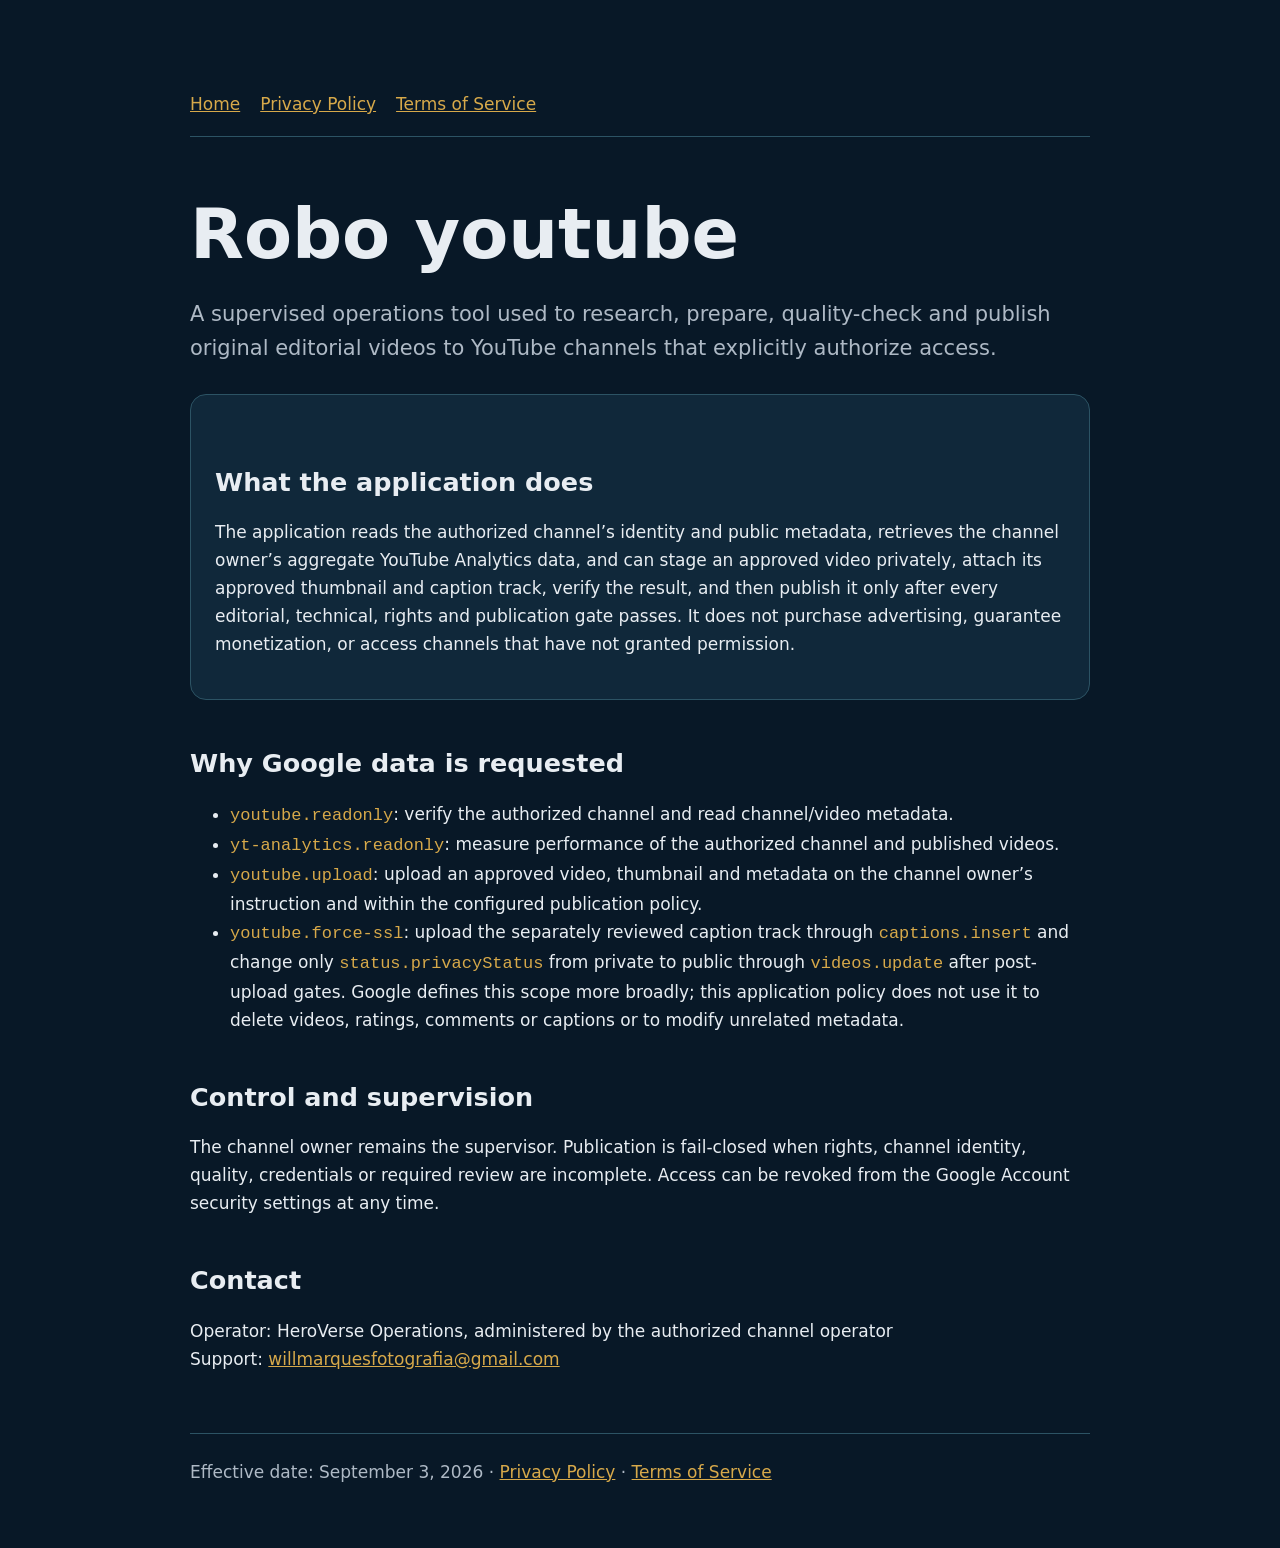
==== index.html @ fa3be452 "Publish OAuth compliance pages" ====
<!doctype html>
<html lang="en">
<head>
  <meta charset="utf-8">
  <meta name="viewport" content="width=device-width, initial-scale=1">
  <title>Robo youtube — YouTube channel operations</title>
  <meta name="description" content="Transparent information about Robo youtube and its use of Google YouTube data.">
  <link rel="stylesheet" href="styles.css">
</head>
<body><main>
  <nav aria-label="Legal navigation"><a href="index.html">Home</a><a href="privacy.html">Privacy Policy</a><a href="terms.html">Terms of Service</a></nav>
  <h1>Robo youtube</h1>
  <p class="lede">A supervised operations tool used to research, prepare, quality-check and publish original editorial videos to YouTube channels that explicitly authorize access.</p>
  <section class="panel"><h2>What the application does</h2><p>The application reads the authorized channel’s identity and public metadata, retrieves the channel owner’s aggregate YouTube Analytics data, and can stage an approved video privately, attach its approved thumbnail and caption track, verify the result, and then publish it only after every editorial, technical, rights and publication gate passes. It does not purchase advertising, guarantee monetization, or access channels that have not granted permission.</p></section>
  <h2>Why Google data is requested</h2>
  <ul><li><code>youtube.readonly</code>: verify the authorized channel and read channel/video metadata.</li><li><code>yt-analytics.readonly</code>: measure performance of the authorized channel and published videos.</li><li><code>youtube.upload</code>: upload an approved video, thumbnail and metadata on the channel owner’s instruction and within the configured publication policy.</li><li><code>youtube.force-ssl</code>: upload the separately reviewed caption track through <code>captions.insert</code> and change only <code>status.privacyStatus</code> from private to public through <code>videos.update</code> after post-upload gates. Google defines this scope more broadly; this application policy does not use it to delete videos, ratings, comments or captions or to modify unrelated metadata.</li></ul>
  <h2>Control and supervision</h2><p>The channel owner remains the supervisor. Publication is fail-closed when rights, channel identity, quality, credentials or required review are incomplete. Access can be revoked from the Google Account security settings at any time.</p>
  <h2>Contact</h2><p>Operator: HeroVerse Operations, administered by the authorized channel operator<br>Support: <a href="mailto:willmarquesfotografia@gmail.com">willmarquesfotografia@gmail.com</a></p>
  <footer>Effective date: September 3, 2026 · <a href="privacy.html">Privacy Policy</a> · <a href="terms.html">Terms of Service</a></footer>
</main></body></html>
---- styles.css ----
:root {
  color-scheme: dark;
  --ink: #e8edf2;
  --muted: #aeb9c5;
  --navy: #081827;
  --panel: #10283a;
  --gold: #d7a94a;
  --line: #2c5364;
}

* { box-sizing: border-box; }
body { margin: 0; background: var(--navy); color: var(--ink); font: 17px/1.65 system-ui, -apple-system, "Segoe UI", sans-serif; }
main { width: min(900px, calc(100% - 40px)); margin: 0 auto; padding: 72px 0; }
nav { display: flex; flex-wrap: wrap; gap: 20px; padding: 18px 0; border-bottom: 1px solid var(--line); }
a { color: var(--gold); }
h1, h2 { line-height: 1.18; }
h1 { font-size: clamp(38px, 7vw, 70px); margin: 56px 0 20px; max-width: 12ch; }
h2 { margin-top: 48px; }
.lede { color: var(--muted); font-size: 21px; max-width: 68ch; }
.panel { background: var(--panel); border: 1px solid var(--line); border-radius: 16px; padding: 24px; margin: 28px 0; }
code { color: var(--gold); }
footer { color: var(--muted); border-top: 1px solid var(--line); margin-top: 60px; padding-top: 24px; }
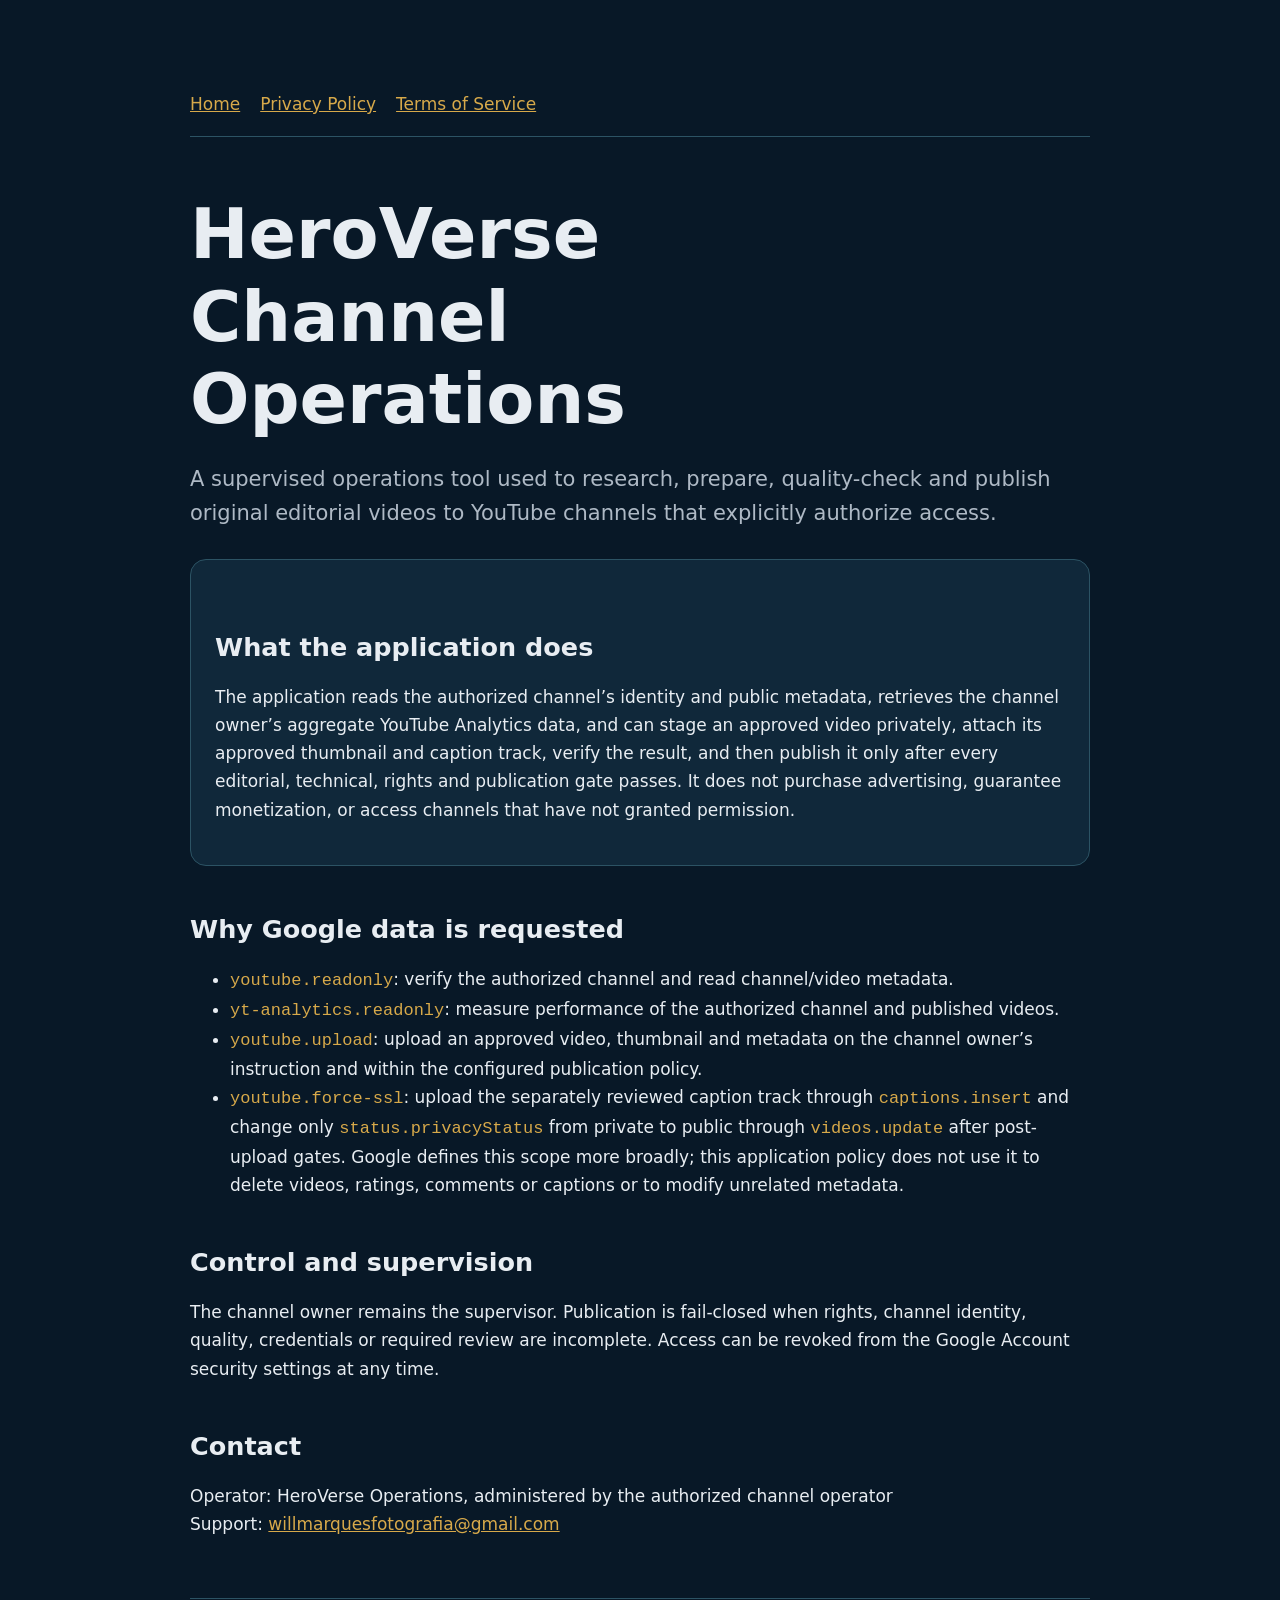
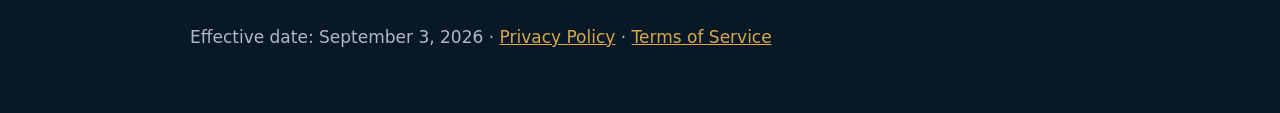
==== commit c71ab957: "Align public OAuth brand with HeroVerse" ====
--- a/index.html
+++ b/index.html
@@ -3,13 +3,14 @@
 <head>
   <meta charset="utf-8">
   <meta name="viewport" content="width=device-width, initial-scale=1">
-  <title>Robo youtube — YouTube channel operations</title>
-  <meta name="description" content="Transparent information about Robo youtube and its use of Google YouTube data.">
+  <meta name="google-site-verification" content="f11Uv2GujjqrJush-_ZTVrsGRokLWAvBrfJNFUo-Wl4">
+  <title>HeroVerse Channel Operations — YouTube channel operations</title>
+  <meta name="description" content="Transparent information about HeroVerse Channel Operations and its use of Google YouTube data.">
   <link rel="stylesheet" href="styles.css">
 </head>
 <body><main>
   <nav aria-label="Legal navigation"><a href="index.html">Home</a><a href="privacy.html">Privacy Policy</a><a href="terms.html">Terms of Service</a></nav>
-  <h1>Robo youtube</h1>
+  <h1>HeroVerse Channel Operations</h1>
   <p class="lede">A supervised operations tool used to research, prepare, quality-check and publish original editorial videos to YouTube channels that explicitly authorize access.</p>
   <section class="panel"><h2>What the application does</h2><p>The application reads the authorized channel’s identity and public metadata, retrieves the channel owner’s aggregate YouTube Analytics data, and can stage an approved video privately, attach its approved thumbnail and caption track, verify the result, and then publish it only after every editorial, technical, rights and publication gate passes. It does not purchase advertising, guarantee monetization, or access channels that have not granted permission.</p></section>
   <h2>Why Google data is requested</h2>
